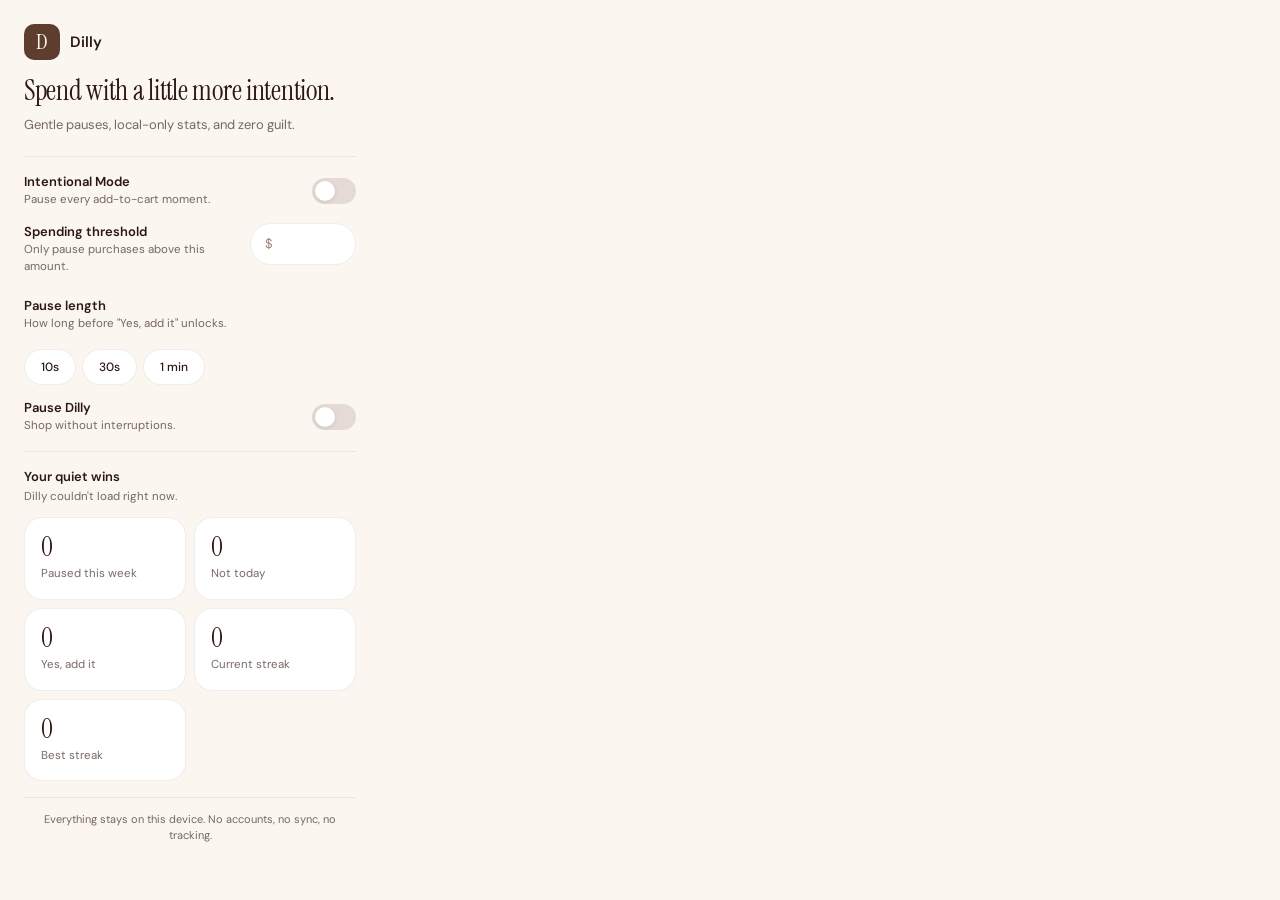
==== popup.html @ 0041d91a "Initial release of Dilly — intentional spending Chrome extension Chrome MV3 extension that intercept" ====
<!doctype html>
<html lang="en">
  <head>
    <meta charset="utf-8" />
    <meta name="viewport" content="width=device-width, initial-scale=1" />
    <title>Dilly</title>
    <link rel="stylesheet" href="styles.css" />
  </head>
  <body class="dilly-popup-page">
    <main class="dilly-popup-shell">
      <section class="dilly-popup-card">
        <div class="dilly-popup-header">
          <div class="dilly-brand">
            <span class="dilly-brand-mark" aria-hidden="true">D</span>
            <p class="dilly-popup-kicker">Dilly</p>
          </div>
          <h1 class="dilly-popup-title">Spend with a little more intention.</h1>
          <p class="dilly-popup-subtitle">
            Gentle pauses, local-only stats, and zero guilt.
          </p>
        </div>

        <section class="dilly-settings-group">
          <div class="dilly-setting-row">
            <div>
              <p class="dilly-setting-label">Intentional Mode</p>
              <p class="dilly-setting-help">Pause every add-to-cart moment.</p>
            </div>
            <label class="dilly-switch">
              <input id="intentionalMode" type="checkbox" />
              <span class="dilly-switch-track"></span>
            </label>
          </div>

          <div class="dilly-setting-stack">
            <div class="dilly-setting-row dilly-setting-row-start">
              <div>
                <p class="dilly-setting-label">Spending threshold</p>
                <p class="dilly-setting-help">Only pause purchases above this amount.</p>
              </div>
              <label class="dilly-threshold-input-wrap">
                <span class="dilly-threshold-prefix">$</span>
                <input id="spendingThreshold" class="dilly-threshold-input" type="number" min="0" step="1" />
              </label>
            </div>
            <p id="thresholdNote" class="dilly-inline-note"></p>
          </div>

          <div class="dilly-setting-stack">
            <div>
              <p class="dilly-setting-label">Pause length</p>
              <p class="dilly-setting-help">How long before "Yes, add it" unlocks.</p>
            </div>
            <div id="pauseDurationOptions" class="dilly-timer-options">
              <button type="button" class="dilly-timer-chip" data-seconds="10">10s</button>
              <button type="button" class="dilly-timer-chip" data-seconds="30">30s</button>
              <button type="button" class="dilly-timer-chip" data-seconds="60">1 min</button>
            </div>
          </div>

          <div class="dilly-setting-row">
            <div>
              <p class="dilly-setting-label">Pause Dilly</p>
              <p class="dilly-setting-help">Shop without interruptions.</p>
            </div>
            <label class="dilly-switch">
              <input id="isPaused" type="checkbox" />
              <span class="dilly-switch-track"></span>
            </label>
          </div>
        </section>

        <section class="dilly-stats-panel">
          <div class="dilly-stats-header">
            <p class="dilly-setting-label">Your quiet wins</p>
            <p id="summaryLine" class="dilly-inline-note"></p>
          </div>

          <div class="dilly-stats-grid">
            <article class="dilly-stat-card">
              <p class="dilly-stat-value" id="pausedThisWeek">0</p>
              <p class="dilly-stat-label">Paused this week</p>
            </article>
            <article class="dilly-stat-card">
              <p class="dilly-stat-value" id="notTodayThisMonth">0</p>
              <p class="dilly-stat-label">Not today</p>
            </article>
            <article class="dilly-stat-card">
              <p class="dilly-stat-value" id="yesThisMonth">0</p>
              <p class="dilly-stat-label">Yes, add it</p>
            </article>
            <article class="dilly-stat-card">
              <p class="dilly-stat-value" id="currentStreak">0</p>
              <p class="dilly-stat-label">Current streak</p>
            </article>
            <article class="dilly-stat-card">
              <p class="dilly-stat-value" id="bestStreak">0</p>
              <p class="dilly-stat-label">Best streak</p>
            </article>
          </div>
        </section>

        <footer class="dilly-popup-footer">
          <p>Everything stays on this device. No accounts, no sync, no tracking.</p>
        </footer>
      </section>
    </main>

    <script src="popup.js"></script>
  </body>
</html>
---- styles.css ----
@import url('https://fonts.googleapis.com/css2?family=Instrument+Serif&family=DM+Sans:wght@400;500;600&display=swap');

:root {
  --dilly-cream: #FBF6F0;
  --dilly-cream-deep: #F3EBE2;
  --dilly-brown: #5C3D2E;
  --dilly-brown-deep: #3E2518;
  --dilly-brown-mid: #7A5443;
  --dilly-brown-muted: rgba(92, 61, 46, 0.62);
  --dilly-brown-tint: rgba(92, 61, 46, 0.07);
  --dilly-charcoal: #2C1810;
  --dilly-ink: rgba(44, 24, 16, 0.64);
  --dilly-line: rgba(92, 61, 46, 0.09);
  --dilly-shadow: 0 16px 48px rgba(44, 24, 16, 0.10), 0 2px 8px rgba(44, 24, 16, 0.06);
  --dilly-shadow-sm: 0 4px 16px rgba(44, 24, 16, 0.05);
  --dilly-radius-xl: 24px;
  --dilly-radius-lg: 16px;
  --dilly-radius-md: 12px;
  --dilly-serif: "Instrument Serif", "Cormorant Garamond", "Iowan Old Style", "Palatino Linotype", serif;
  --dilly-sans: "DM Sans", "Avenir Next", "Segoe UI", system-ui, sans-serif;
}

/* ─── POPUP (toolbar panel) ─── */

.dilly-popup-page {
  margin: 0;
  min-width: 380px;
  max-width: 380px;
  background: var(--dilly-cream);
  color: var(--dilly-charcoal);
  font-family: var(--dilly-sans);
  -webkit-font-smoothing: antialiased;
}

.dilly-popup-shell {
  padding: 24px;
}

.dilly-popup-card {
  display: flex;
  flex-direction: column;
  gap: 0;
}

/* brand mark */
.dilly-brand {
  display: inline-flex;
  align-items: center;
  gap: 10px;
  margin-bottom: 16px;
}

.dilly-brand-mark {
  display: inline-grid;
  place-items: center;
  width: 36px;
  height: 36px;
  border-radius: 10px;
  background: var(--dilly-brown);
  color: var(--dilly-cream);
  font-family: var(--dilly-serif);
  font-weight: 400;
  font-size: 22px;
  line-height: 1;
  letter-spacing: -0.02em;
}

.dilly-popup-kicker {
  margin: 0;
  color: var(--dilly-charcoal);
  font-size: 15px;
  font-weight: 600;
  letter-spacing: 0;
  text-transform: none;
}

.dilly-popup-header {
  padding-bottom: 22px;
  border-bottom: 1px solid var(--dilly-line);
}

.dilly-popup-title {
  margin: 0;
  font-family: var(--dilly-serif);
  font-size: 28px;
  line-height: 1.1;
  font-weight: 400;
  letter-spacing: -0.01em;
  color: var(--dilly-charcoal);
}

.dilly-popup-subtitle {
  margin: 8px 0 0;
  color: var(--dilly-ink);
  font-size: 13px;
  line-height: 1.5;
}

/* settings */
.dilly-settings-group {
  margin-top: 0;
  padding: 16px 0;
  border-bottom: 1px solid var(--dilly-line);
  display: grid;
  gap: 14px;
}

.dilly-setting-row {
  display: flex;
  align-items: center;
  justify-content: space-between;
  gap: 16px;
}

.dilly-setting-row-start {
  align-items: flex-start;
}

.dilly-setting-stack {
  display: grid;
  gap: 8px;
}

.dilly-setting-label {
  margin: 0;
  font-size: 13px;
  font-weight: 600;
  color: var(--dilly-charcoal);
}

.dilly-setting-help,
.dilly-inline-note,
.dilly-popup-footer p,
.dilly-stat-label {
  margin: 2px 0 0;
  color: var(--dilly-ink);
  font-size: 11.5px;
  line-height: 1.45;
}

.dilly-inline-note {
  margin: 0;
}

.dilly-threshold-input-wrap {
  display: inline-flex;
  align-items: center;
  gap: 4px;
  padding: 0 14px;
  min-height: 40px;
  border: 1px solid var(--dilly-line);
  border-radius: 999px;
  background: #fff;
}

.dilly-threshold-prefix {
  font-size: 13px;
  color: var(--dilly-brown-muted);
}

.dilly-threshold-input {
  width: 60px;
  border: 0;
  outline: none;
  background: transparent;
  color: var(--dilly-charcoal);
  font-family: var(--dilly-sans);
  font-size: 14px;
  font-weight: 600;
}

.dilly-threshold-input:disabled {
  opacity: 0.4;
}

/* toggle switch */
.dilly-switch {
  position: relative;
  display: inline-flex;
  align-items: center;
  flex-shrink: 0;
}

.dilly-switch input {
  position: absolute;
  opacity: 0;
  pointer-events: none;
}

.dilly-switch-track {
  position: relative;
  width: 44px;
  height: 26px;
  border-radius: 999px;
  background: rgba(92, 61, 46, 0.14);
  transition: background 200ms ease;
}

.dilly-switch-track::after {
  content: "";
  position: absolute;
  top: 3px;
  left: 3px;
  width: 20px;
  height: 20px;
  border-radius: 50%;
  background: #fff;
  box-shadow: 0 1px 4px rgba(0, 0, 0, 0.12);
  transition: transform 200ms ease;
}

.dilly-switch input:checked + .dilly-switch-track {
  background: var(--dilly-brown);
}

.dilly-switch input:checked + .dilly-switch-track::after {
  transform: translateX(18px);
}

/* timer chips */
.dilly-timer-options {
  display: inline-flex;
  flex-wrap: wrap;
  gap: 6px;
  margin-top: 8px;
}

.dilly-timer-chip {
  appearance: none;
  min-height: 36px;
  padding: 0 16px;
  border: 1px solid var(--dilly-line);
  border-radius: 999px;
  background: #fff;
  color: var(--dilly-charcoal);
  font-family: var(--dilly-sans);
  font-size: 12px;
  font-weight: 500;
  cursor: pointer;
  transition: all 160ms ease;
}

.dilly-timer-chip:hover {
  border-color: rgba(92, 61, 46, 0.22);
  background: var(--dilly-cream-deep);
}

.dilly-timer-chip.is-active {
  border-color: var(--dilly-brown);
  background: var(--dilly-brown);
  color: var(--dilly-cream);
}

/* stats */
.dilly-stats-panel {
  padding: 16px 0 0;
}

.dilly-stats-header {
  display: grid;
  gap: 4px;
  margin-bottom: 12px;
}

.dilly-stats-grid {
  display: grid;
  grid-template-columns: repeat(2, 1fr);
  gap: 8px;
}

.dilly-stat-card {
  padding: 16px;
  border-radius: 18px;
  background: #fff;
  border: 1px solid var(--dilly-line);
}

.dilly-stat-value {
  margin: 0;
  font-family: var(--dilly-serif);
  font-size: 26px;
  line-height: 1;
  font-weight: 400;
  color: var(--dilly-charcoal);
}

.dilly-stat-label {
  margin-top: 6px;
}

/* footer */
.dilly-popup-footer {
  margin-top: 16px;
  padding-top: 14px;
  border-top: 1px solid var(--dilly-line);
}

.dilly-popup-footer p {
  margin: 0;
  text-align: center;
  font-size: 11px;
  color: var(--dilly-ink);
}

/* ─── SIDE TAB (Phia-style persistent tab) ─── */

#dilly-side-tab {
  position: fixed;
  top: 50%;
  right: 0;
  transform: translateY(-50%);
  z-index: 2147483646;
  display: flex;
  align-items: center;
  justify-content: center;
  writing-mode: vertical-rl;
  text-orientation: mixed;
  padding: 14px 7px;
  background: var(--dilly-brown);
  color: var(--dilly-cream);
  font-family: var(--dilly-serif);
  font-size: 13px;
  font-weight: 400;
  letter-spacing: 0.08em;
  border-radius: 10px 0 0 10px;
  cursor: pointer;
  box-shadow: -2px 0 12px rgba(44, 24, 16, 0.12);
  transition: background 200ms ease, padding 200ms ease;
  border: none;
  -webkit-font-smoothing: antialiased;
}

#dilly-side-tab:hover {
  background: var(--dilly-brown-deep);
  padding: 14px 9px;
}

#dilly-side-tab span {
  display: block;
  transform: rotate(180deg);
}

/* ─── OVERLAY (centered modal on websites) ─── */

#dilly-overlay-root {
  position: fixed;
  inset: 0;
  z-index: 2147483647;
  font-family: var(--dilly-sans);
  -webkit-font-smoothing: antialiased;
}

#dilly-overlay-root *,
#dilly-overlay-root *::before,
#dilly-overlay-root *::after {
  box-sizing: border-box;
}

.dilly-overlay-backdrop {
  position: absolute;
  inset: 0;
  background: rgba(20, 14, 10, 0.22);
  animation: dillyFade 260ms ease forwards;
}

.dilly-overlay-dialog {
  position: absolute;
  inset: 0;
  display: flex;
  align-items: center;
  justify-content: center;
  padding: 24px;
  z-index: 1;
}

.dilly-overlay-card {
  position: relative;
  width: 100%;
  max-width: 400px;
  padding: 32px 28px 28px;
  border-radius: 28px;
  background: var(--dilly-cream);
  box-shadow:
    0 32px 100px rgba(44, 24, 16, 0.16),
    0 6px 24px rgba(44, 24, 16, 0.08);
  animation: dillyPopIn 380ms cubic-bezier(0.16, 1, 0.3, 1) forwards;
  overflow: hidden;
}

.dilly-overlay-card > * {
  position: relative;
  z-index: 1;
}

.dilly-overlay-site {
  margin: 0 0 6px;
  color: var(--dilly-brown);
  font-size: 11px;
  font-weight: 600;
  letter-spacing: 0.14em;
  text-transform: uppercase;
}

.dilly-overlay-headline {
  margin: 0;
  font-family: var(--dilly-serif);
  font-size: 32px;
  line-height: 1.05;
  font-weight: 400;
  color: var(--dilly-charcoal);
}

.dilly-overlay-copy {
  margin: 10px 0 0;
  color: var(--dilly-ink);
  font-size: 13px;
  line-height: 1.5;
}

.dilly-overlay-meta {
  display: flex;
  flex-wrap: wrap;
  gap: 8px;
  margin-top: 16px;
}

.dilly-overlay-pill {
  padding: 7px 14px;
  border: 1px solid var(--dilly-line);
  border-radius: 999px;
  background: #fff;
  color: var(--dilly-charcoal);
  font-size: 12px;
  font-weight: 500;
}

.dilly-timer-section {
  margin-top: 20px;
}

.dilly-timer-label {
  margin: 0;
  font-size: 12px;
  font-weight: 600;
  color: var(--dilly-charcoal);
}

.dilly-progress-text {
  margin: 4px 0 0;
  color: var(--dilly-ink);
  font-size: 11.5px;
  line-height: 1.4;
}

.dilly-progress-track {
  position: relative;
  width: 100%;
  height: 3px;
  margin-top: 12px;
  border-radius: 999px;
  background: rgba(92, 61, 46, 0.08);
  overflow: hidden;
}

.dilly-progress-fill {
  width: 100%;
  height: 100%;
  background: var(--dilly-brown);
  transform-origin: left center;
  border-radius: 999px;
}

.dilly-overlay-stat {
  margin: 16px 0 0;
  padding-top: 14px;
  border-top: 1px solid var(--dilly-line);
  color: var(--dilly-ink);
  font-size: 12px;
  line-height: 1.45;
}

.dilly-overlay-actions {
  display: flex;
  gap: 10px;
  margin-top: 20px;
}

.dilly-button {
  appearance: none;
  flex: 1;
  min-height: 48px;
  border: 0;
  border-radius: 999px;
  font-family: var(--dilly-sans);
  font-size: 13px;
  font-weight: 600;
  cursor: pointer;
  transition: all 160ms ease;
}

.dilly-button-primary {
  background: var(--dilly-brown);
  color: var(--dilly-cream);
}

.dilly-button-primary:hover {
  background: var(--dilly-brown-deep);
}

.dilly-button-secondary {
  border: 1px solid var(--dilly-line);
  background: #fff;
  color: var(--dilly-charcoal);
}

.dilly-button-secondary:hover {
  background: var(--dilly-cream-deep);
}

.dilly-button:disabled {
  cursor: not-allowed;
  opacity: 0.35;
}

.dilly-button:disabled:hover {
  transform: none;
}

/* overlay close X button */
.dilly-overlay-close {
  position: absolute;
  top: 16px;
  right: 16px;
  z-index: 2;
  width: 30px;
  height: 30px;
  display: grid;
  place-items: center;
  border: none;
  border-radius: 50%;
  background: transparent;
  color: var(--dilly-ink);
  font-size: 18px;
  line-height: 1;
  cursor: pointer;
  transition: background 160ms ease;
}

.dilly-overlay-close:hover {
  background: var(--dilly-brown-tint);
}

/* closing animation */
.dilly-overlay-card.is-closing {
  animation: dillyPopOut 220ms ease forwards;
}

/* ─── ANIMATIONS ─── */

@keyframes dillyFade {
  from { opacity: 0; }
  to { opacity: 1; }
}

@keyframes dillyPopIn {
  from {
    opacity: 0;
    transform: scale(0.92) translateY(12px);
  }
  to {
    opacity: 1;
    transform: scale(1) translateY(0);
  }
}

@keyframes dillyPopOut {
  from {
    opacity: 1;
    transform: scale(1) translateY(0);
  }
  to {
    opacity: 0;
    transform: scale(0.92) translateY(12px);
  }
}

/* ─── RESPONSIVE ─── */

@media (max-width: 480px) {
  .dilly-overlay-dialog {
    padding: 12px;
    align-items: flex-end;
  }

  .dilly-overlay-card {
    max-width: 100%;
    border-radius: 20px 20px 0 0;
    animation-name: dillySlideUp;
  }

  .dilly-overlay-card.is-closing {
    animation-name: dillySlideDown;
  }

  .dilly-popup-page {
    min-width: 320px;
    max-width: 100%;
  }

  #dilly-side-tab {
    font-size: 11px;
    padding: 10px 5px;
  }
}

@keyframes dillySlideUp {
  from {
    opacity: 0;
    transform: translateY(100%);
  }
  to {
    opacity: 1;
    transform: translateY(0);
  }
}

@keyframes dillySlideDown {
  from {
    opacity: 1;
    transform: translateY(0);
  }
  to {
    opacity: 0;
    transform: translateY(100%);
  }
}
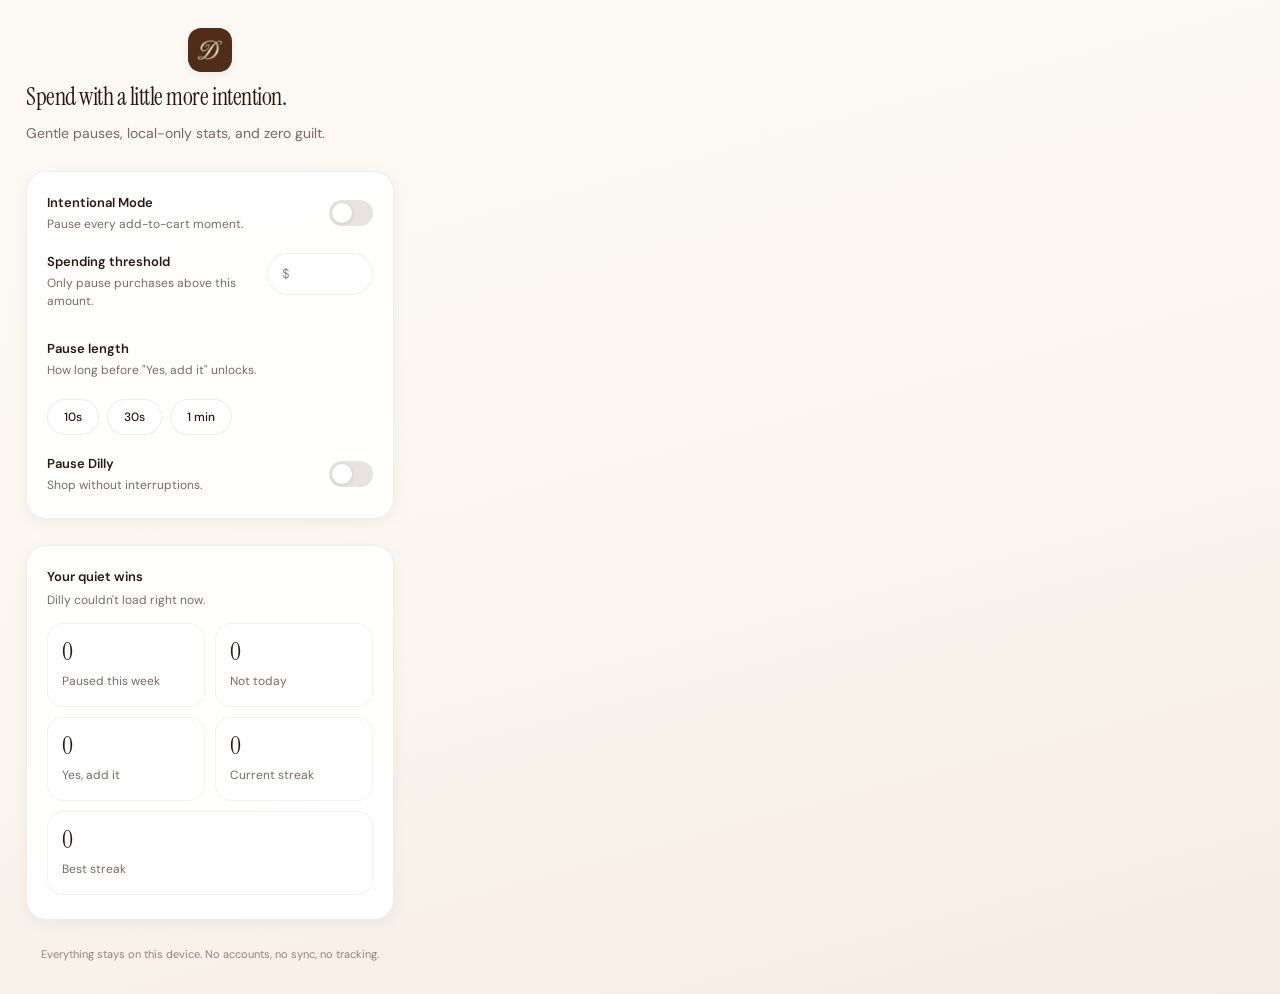
==== commit 78dc2466: "Add landing site, Vercel config, README deploy notes; extension updates Made-with: Cursor" ====
--- a/popup.html
+++ b/popup.html
@@ -11,8 +11,7 @@
       <section class="dilly-popup-card">
         <div class="dilly-popup-header">
           <div class="dilly-brand">
-            <span class="dilly-brand-mark" aria-hidden="true">D</span>
-            <p class="dilly-popup-kicker">Dilly</p>
+            <img class="dilly-brand-mark" src="icons/icon48.png" width="44" height="44" alt="" />
           </div>
           <h1 class="dilly-popup-title">Spend with a little more intention.</h1>
           <p class="dilly-popup-subtitle">
--- a/styles.css
+++ b/styles.css
@@ -3,6 +3,7 @@
 :root {
   --dilly-cream: #FBF6F0;
   --dilly-cream-deep: #F3EBE2;
+  --dilly-surface: rgba(255, 255, 255, 0.92);
   --dilly-brown: #5C3D2E;
   --dilly-brown-deep: #3E2518;
   --dilly-brown-mid: #7A5443;
@@ -24,85 +25,90 @@
 
 .dilly-popup-page {
   margin: 0;
-  min-width: 380px;
-  max-width: 380px;
-  background: var(--dilly-cream);
+  min-width: 400px;
+  max-width: 420px;
+  background: linear-gradient(165deg, #fdfaf6 0%, var(--dilly-cream) 55%, #f6ebe2 100%);
   color: var(--dilly-charcoal);
   font-family: var(--dilly-sans);
   -webkit-font-smoothing: antialiased;
 }
 
 .dilly-popup-shell {
-  padding: 24px;
+  padding: 28px 26px 32px;
 }
 
 .dilly-popup-card {
   display: flex;
   flex-direction: column;
-  gap: 0;
-}
-
-/* brand mark */
+  gap: 26px;
+}
+
+/* brand mark (logo only) */
 .dilly-brand {
-  display: inline-flex;
-  align-items: center;
-  gap: 10px;
-  margin-bottom: 16px;
+  display: flex;
+  justify-content: center;
+  margin-bottom: 10px;
 }
 
 .dilly-brand-mark {
-  display: inline-grid;
-  place-items: center;
-  width: 36px;
-  height: 36px;
-  border-radius: 10px;
-  background: var(--dilly-brown);
-  color: var(--dilly-cream);
+  width: 44px;
+  height: 44px;
+  border-radius: 13px;
+  box-shadow: 0 2px 8px rgba(44, 24, 16, 0.08);
+  display: block;
+  flex-shrink: 0;
+  overflow: hidden;
+  object-fit: cover;
+  object-position: center;
+}
+
+.dilly-brand-mark img {
+  width: 100%;
+  height: 100%;
+  object-fit: cover;
+  object-position: center;
+  border-radius: 13px;
+}
+
+.dilly-brand-mark svg {
+  display: block;
+  width: 100%;
+  height: 100%;
+}
+
+.dilly-popup-header {
+  padding-bottom: 0;
+  border-bottom: none;
+}
+
+.dilly-popup-title {
+  margin: 0;
   font-family: var(--dilly-serif);
+  font-size: 24px;
+  line-height: 1.22;
   font-weight: 400;
-  font-size: 22px;
-  line-height: 1;
   letter-spacing: -0.02em;
-}
-
-.dilly-popup-kicker {
-  margin: 0;
-  color: var(--dilly-charcoal);
-  font-size: 15px;
-  font-weight: 600;
-  letter-spacing: 0;
-  text-transform: none;
-}
-
-.dilly-popup-header {
-  padding-bottom: 22px;
-  border-bottom: 1px solid var(--dilly-line);
-}
-
-.dilly-popup-title {
-  margin: 0;
-  font-family: var(--dilly-serif);
-  font-size: 28px;
-  line-height: 1.1;
-  font-weight: 400;
-  letter-spacing: -0.01em;
   color: var(--dilly-charcoal);
 }
 
 .dilly-popup-subtitle {
-  margin: 8px 0 0;
+  margin: 12px 0 0;
   color: var(--dilly-ink);
-  font-size: 13px;
-  line-height: 1.5;
+  font-size: 14px;
+  line-height: 1.55;
+  max-width: 36ch;
 }
 
 /* settings */
 .dilly-settings-group {
   margin-top: 0;
-  padding: 16px 0;
-  border-bottom: 1px solid var(--dilly-line);
+  padding: 22px 20px 24px;
+  border: 1px solid var(--dilly-line);
+  border-radius: 20px;
+  background: var(--dilly-surface);
+  box-shadow: var(--dilly-shadow-sm);
   display: grid;
-  gap: 14px;
+  gap: 20px;
 }
 
 .dilly-setting-row {
@@ -118,7 +124,7 @@
 
 .dilly-setting-stack {
   display: grid;
-  gap: 8px;
+  gap: 10px;
 }
 
 .dilly-setting-label {
@@ -132,10 +138,10 @@
 .dilly-inline-note,
 .dilly-popup-footer p,
 .dilly-stat-label {
-  margin: 2px 0 0;
+  margin: 4px 0 0;
   color: var(--dilly-ink);
-  font-size: 11.5px;
-  line-height: 1.45;
+  font-size: 12px;
+  line-height: 1.5;
 }
 
 .dilly-inline-note {
@@ -162,11 +168,30 @@
   width: 60px;
   border: 0;
   outline: none;
-  background: transparent;
+  background: transparent !important;
   color: var(--dilly-charcoal);
   font-family: var(--dilly-sans);
   font-size: 14px;
   font-weight: 600;
+  appearance: textfield;
+  -moz-appearance: textfield;
+}
+
+/* Remove Chrome’s number spinners (often read as a gray strip over the value) */
+.dilly-threshold-input::-webkit-outer-spin-button,
+.dilly-threshold-input::-webkit-inner-spin-button {
+  -webkit-appearance: none;
+  margin: 0;
+}
+
+/* Strip autofill tint that can look like a gray bar over digits */
+.dilly-threshold-input:-webkit-autofill,
+.dilly-threshold-input:-webkit-autofill:hover,
+.dilly-threshold-input:-webkit-autofill:focus {
+  -webkit-text-fill-color: var(--dilly-charcoal);
+  caret-color: var(--dilly-charcoal);
+  box-shadow: 0 0 0 1000px #fff inset;
+  transition: background-color 99999s ease-out;
 }
 
 .dilly-threshold-input:disabled {
@@ -221,8 +246,8 @@
 .dilly-timer-options {
   display: inline-flex;
   flex-wrap: wrap;
-  gap: 6px;
-  margin-top: 8px;
+  gap: 8px;
+  margin-top: 10px;
 }
 
 .dilly-timer-chip {
@@ -253,53 +278,79 @@
 
 /* stats */
 .dilly-stats-panel {
-  padding: 16px 0 0;
+  padding: 22px 20px 24px;
+  border: 1px solid var(--dilly-line);
+  border-radius: 20px;
+  background: var(--dilly-surface);
+  box-shadow: var(--dilly-shadow-sm);
 }
 
 .dilly-stats-header {
   display: grid;
-  gap: 4px;
-  margin-bottom: 12px;
+  gap: 6px;
+  margin-bottom: 14px;
 }
 
 .dilly-stats-grid {
   display: grid;
-  grid-template-columns: repeat(2, 1fr);
-  gap: 8px;
+  grid-template-columns: repeat(2, minmax(0, 1fr));
+  gap: 10px;
+}
+
+.dilly-stats-grid .dilly-stat-card:last-child:nth-child(odd) {
+  grid-column: 1 / -1;
 }
 
 .dilly-stat-card {
-  padding: 16px;
-  border-radius: 18px;
+  padding: 16px 14px;
+  border-radius: 16px;
   background: #fff;
-  border: 1px solid var(--dilly-line);
+  border: 1px solid rgba(92, 61, 46, 0.06);
 }
 
 .dilly-stat-value {
   margin: 0;
   font-family: var(--dilly-serif);
-  font-size: 26px;
+  font-size: 24px;
   line-height: 1;
   font-weight: 400;
   color: var(--dilly-charcoal);
 }
 
 .dilly-stat-label {
-  margin-top: 6px;
+  margin-top: 8px;
 }
 
 /* footer */
 .dilly-popup-footer {
-  margin-top: 16px;
-  padding-top: 14px;
-  border-top: 1px solid var(--dilly-line);
+  margin-top: 0;
+  padding-top: 0;
+  border-top: none;
 }
 
 .dilly-popup-footer p {
   margin: 0;
   text-align: center;
   font-size: 11px;
-  color: var(--dilly-ink);
+  line-height: 1.5;
+  color: var(--dilly-brown-muted);
+}
+
+/* In-page settings sheet (same look as toolbar popup) */
+.dilly-popup-sheet .dilly-settings-group {
+  margin: 0;
+}
+
+.dilly-popup-sheet .dilly-stats-panel {
+  margin: 0;
+}
+
+.dilly-popup-footer-note {
+  margin: 0;
+  text-align: center;
+  font-size: 11px;
+  line-height: 1.55;
+  color: var(--dilly-brown-muted);
 }
 
 /* ─── SIDE TAB (Phia-style persistent tab) ─── */
@@ -342,7 +393,8 @@
 
 /* ─── OVERLAY (centered modal on websites) ─── */
 
-#dilly-overlay-root {
+#dilly-overlay-root,
+#dilly-settings-root {
   position: fixed;
   inset: 0;
   z-index: 2147483647;
@@ -352,7 +404,10 @@
 
 #dilly-overlay-root *,
 #dilly-overlay-root *::before,
-#dilly-overlay-root *::after {
+#dilly-overlay-root *::after,
+#dilly-settings-root *,
+#dilly-settings-root *::before,
+#dilly-settings-root *::after {
   box-sizing: border-box;
 }
 
@@ -385,6 +440,22 @@
     0 6px 24px rgba(44, 24, 16, 0.08);
   animation: dillyPopIn 380ms cubic-bezier(0.16, 1, 0.3, 1) forwards;
   overflow: hidden;
+}
+
+.dilly-overlay-card.dilly-popup-sheet {
+  max-width: 420px;
+  padding: 26px 22px 28px;
+  display: flex;
+  flex-direction: column;
+  gap: 22px;
+  background: linear-gradient(165deg, #fdfaf6 0%, var(--dilly-cream) 52%, #f3e9df 100%);
+  max-height: min(90vh, 880px);
+  overflow-x: hidden;
+  overflow-y: auto;
+}
+
+.dilly-overlay-card.dilly-popup-sheet .dilly-popup-title {
+  margin-top: 14px;
 }
 
 .dilly-overlay-card > * {
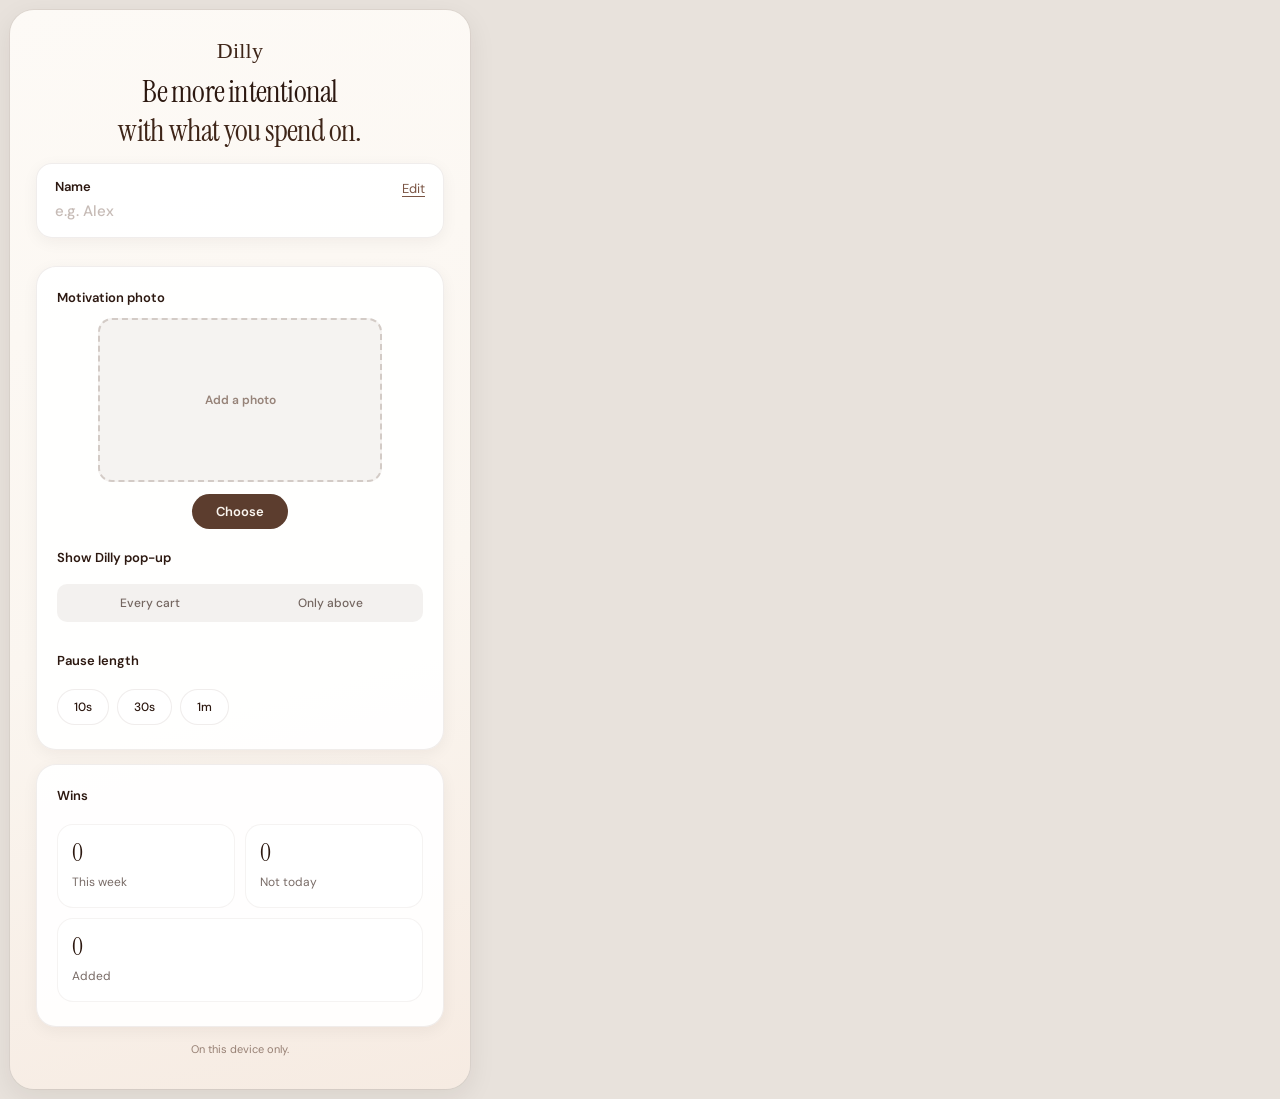
==== commit c3aee078: "Redesign overlay, popup, sidebar, and landing page - Overlay: personalized headline, goal pill, pric" ====
--- a/popup.html
+++ b/popup.html
@@ -10,37 +10,113 @@
     <main class="dilly-popup-shell">
       <section class="dilly-popup-card">
         <div class="dilly-popup-header">
-          <div class="dilly-brand">
-            <img class="dilly-brand-mark" src="icons/icon48.png" width="44" height="44" alt="" />
-          </div>
-          <h1 class="dilly-popup-title">Spend with a little more intention.</h1>
-          <p class="dilly-popup-subtitle">
-            Gentle pauses, local-only stats, and zero guilt.
-          </p>
+          <p class="dilly-popup-brand">Dilly</p>
+          <h1 class="dilly-popup-title dilly-popup-title--hero">
+            <span class="dilly-popup-title-line">Be more intentional</span>
+            <span class="dilly-popup-title-line">with what you spend on.</span>
+          </h1>
         </div>
 
-        <section class="dilly-settings-group">
-          <div class="dilly-setting-row">
-            <div>
-              <p class="dilly-setting-label">Intentional Mode</p>
-              <p class="dilly-setting-help">Pause every add-to-cart moment.</p>
+        <div class="dilly-goal-card dilly-name-card">
+          <div class="dilly-name-header">
+            <p class="dilly-goal-heading">Name</p>
+            <button type="button" id="editNameBtn" class="dilly-goal-link" hidden>Edit</button>
+          </div>
+          <p id="userNameDisplay" class="dilly-goal-display dilly-name-display" hidden></p>
+          <input
+            type="text"
+            id="userNameInput"
+            class="dilly-user-name-input"
+            maxlength="48"
+            placeholder="e.g. Alex"
+            autocomplete="given-name"
+          />
+        </div>
+
+        <section id="goalSection" class="dilly-goal-section" aria-label="Your goal">
+          <div id="goalBlockFull" class="dilly-goal-card dilly-goal-card--onboarding" hidden>
+            <p class="dilly-goal-heading">Your goal</p>
+            <label class="dilly-goal-field-label" for="userGoalInput">Goal</label>
+            <textarea
+              id="userGoalInput"
+              class="dilly-goal-textarea"
+              rows="2"
+              maxlength="280"
+              placeholder="One line is enough."
+            ></textarea>
+            <div class="dilly-goal-actions">
+              <button type="button" id="saveGoalBtn" class="dilly-goal-btn dilly-goal-btn-primary">Save</button>
+              <button type="button" id="skipGoalBtn" class="dilly-goal-btn dilly-goal-btn-ghost">Skip</button>
             </div>
-            <label class="dilly-switch">
-              <input id="intentionalMode" type="checkbox" />
-              <span class="dilly-switch-track"></span>
-            </label>
+          </div>
+
+          <div id="goalBlockCompact" class="dilly-goal-card dilly-goal-card--compact" hidden>
+            <p class="dilly-goal-heading">Goal</p>
+            <button type="button" id="openGoalEditorBtn" class="dilly-goal-link">Add a goal</button>
+          </div>
+
+          <div id="goalBlockSet" class="dilly-goal-card dilly-goal-card--set" hidden>
+            <p class="dilly-goal-heading">Goal</p>
+            <p id="userGoalDisplay" class="dilly-goal-display"></p>
+            <button type="button" id="editGoalBtn" class="dilly-goal-link">Edit</button>
+          </div>
+
+          <div id="goalEditor" class="dilly-goal-card" hidden>
+            <p id="goalEditorTitle" class="dilly-goal-heading">Goal</p>
+            <label class="dilly-goal-field-label" for="userGoalEditInput">Goal</label>
+            <textarea id="userGoalEditInput" class="dilly-goal-textarea" rows="2" maxlength="280"></textarea>
+            <div class="dilly-goal-actions">
+              <button type="button" id="confirmGoalEditBtn" class="dilly-goal-btn dilly-goal-btn-primary">Save</button>
+              <button type="button" id="cancelGoalEditBtn" class="dilly-goal-btn dilly-goal-btn-ghost">Cancel</button>
+            </div>
+          </div>
+        </section>
+
+        <section id="goalProgressSection" class="dilly-goal-progress" hidden aria-label="Progress">
+          <p class="dilly-goal-progress-kicker">Progress</p>
+          <div class="dilly-goal-progress-grid">
+            <article class="dilly-goal-progress-stat">
+              <p class="dilly-goal-progress-value" id="goalProgressNotToday">0</p>
+              <p class="dilly-goal-progress-label">Walked away</p>
+            </article>
+            <article class="dilly-goal-progress-stat">
+              <p class="dilly-goal-progress-value" id="goalProgressDays">0</p>
+              <p class="dilly-goal-progress-label">Days paused</p>
+            </article>
+            <article class="dilly-goal-progress-stat">
+              <p class="dilly-goal-progress-value" id="goalProgressYes">0</p>
+              <p class="dilly-goal-progress-label">Still added</p>
+            </article>
+          </div>
+          <p id="goalProgressHint" class="dilly-goal-progress-hint"></p>
+        </section>
+
+        <section class="dilly-settings-group" aria-label="Settings">
+          <div class="dilly-motivation-photo">
+            <p class="dilly-setting-label">Motivation photo</p>
+            <div class="dilly-motivation-photo-frame dilly-motivation-photo-frame--small">
+              <img id="motivationPhotoPreview" class="dilly-motivation-photo-img" alt="" width="280" height="80" hidden />
+              <span id="motivationPhotoEmpty" class="dilly-motivation-photo-empty">Add a photo</span>
+            </div>
+            <div class="dilly-motivation-photo-actions dilly-motivation-photo-actions--pills">
+              <label for="motivationPhotoInput" class="dilly-pill-btn">Choose</label>
+              <input type="file" id="motivationPhotoInput" accept="image/*" class="dilly-hidden-input" />
+              <button type="button" id="removeMotivationPhotoBtn" class="dilly-pill-btn dilly-pill-btn--ghost" hidden>Remove</button>
+            </div>
           </div>
 
           <div class="dilly-setting-stack">
-            <div class="dilly-setting-row dilly-setting-row-start">
-              <div>
-                <p class="dilly-setting-label">Spending threshold</p>
-                <p class="dilly-setting-help">Only pause purchases above this amount.</p>
-              </div>
-              <label class="dilly-threshold-input-wrap">
+            <input id="intentionalMode" type="checkbox" class="dilly-hidden-input" />
+            <div class="dilly-pause-header">
+              <p class="dilly-setting-label">Show Dilly pop-up</p>
+              <label class="dilly-threshold-input-wrap dilly-threshold-inline" id="thresholdRow" hidden>
                 <span class="dilly-threshold-prefix">$</span>
                 <input id="spendingThreshold" class="dilly-threshold-input" type="number" min="0" step="1" />
               </label>
+            </div>
+            <div class="dilly-seg-control">
+              <button type="button" class="dilly-seg-btn" data-mode="every">Every cart</button>
+              <button type="button" class="dilly-seg-btn" data-mode="above">Only above</button>
             </div>
             <p id="thresholdNote" class="dilly-inline-note"></p>
           </div>
@@ -48,37 +124,26 @@
           <div class="dilly-setting-stack">
             <div>
               <p class="dilly-setting-label">Pause length</p>
-              <p class="dilly-setting-help">How long before "Yes, add it" unlocks.</p>
             </div>
             <div id="pauseDurationOptions" class="dilly-timer-options">
               <button type="button" class="dilly-timer-chip" data-seconds="10">10s</button>
               <button type="button" class="dilly-timer-chip" data-seconds="30">30s</button>
-              <button type="button" class="dilly-timer-chip" data-seconds="60">1 min</button>
+              <button type="button" class="dilly-timer-chip" data-seconds="60">1m</button>
             </div>
           </div>
 
-          <div class="dilly-setting-row">
-            <div>
-              <p class="dilly-setting-label">Pause Dilly</p>
-              <p class="dilly-setting-help">Shop without interruptions.</p>
-            </div>
-            <label class="dilly-switch">
-              <input id="isPaused" type="checkbox" />
-              <span class="dilly-switch-track"></span>
-            </label>
-          </div>
         </section>
 
         <section class="dilly-stats-panel">
           <div class="dilly-stats-header">
-            <p class="dilly-setting-label">Your quiet wins</p>
+            <p class="dilly-setting-label">Wins</p>
             <p id="summaryLine" class="dilly-inline-note"></p>
           </div>
 
           <div class="dilly-stats-grid">
             <article class="dilly-stat-card">
               <p class="dilly-stat-value" id="pausedThisWeek">0</p>
-              <p class="dilly-stat-label">Paused this week</p>
+              <p class="dilly-stat-label">This week</p>
             </article>
             <article class="dilly-stat-card">
               <p class="dilly-stat-value" id="notTodayThisMonth">0</p>
@@ -86,25 +151,18 @@
             </article>
             <article class="dilly-stat-card">
               <p class="dilly-stat-value" id="yesThisMonth">0</p>
-              <p class="dilly-stat-label">Yes, add it</p>
-            </article>
-            <article class="dilly-stat-card">
-              <p class="dilly-stat-value" id="currentStreak">0</p>
-              <p class="dilly-stat-label">Current streak</p>
-            </article>
-            <article class="dilly-stat-card">
-              <p class="dilly-stat-value" id="bestStreak">0</p>
-              <p class="dilly-stat-label">Best streak</p>
+              <p class="dilly-stat-label">Added</p>
             </article>
           </div>
         </section>
 
         <footer class="dilly-popup-footer">
-          <p>Everything stays on this device. No accounts, no sync, no tracking.</p>
+          <p>On this device only.</p>
         </footer>
       </section>
     </main>
 
+    <script src="goal-progress.js"></script>
     <script src="popup.js"></script>
   </body>
 </html>
--- a/styles.css
+++ b/styles.css
@@ -22,25 +22,62 @@
 }
 
 /* ─── POPUP (toolbar panel) ─── */
+/*
+  Chrome draws extension popups as a square window; border-radius on html/body
+  often does not clip. Use an inset “frame” (body padding) + rounded inner shell
+  so the card visibly has rounded corners.
+*/
+
+html {
+  margin: 0;
+  padding: 0;
+  background: #e8e2dc;
+}
 
 .dilly-popup-page {
   margin: 0;
-  min-width: 400px;
-  max-width: 420px;
+  padding: 10px;
+  box-sizing: border-box;
+  min-width: 420px;
+  max-width: 480px;
+  color: var(--dilly-charcoal);
+  font-family: var(--dilly-sans);
+  -webkit-font-smoothing: antialiased;
+  background: #e8e2dc;
+}
+
+.dilly-popup-shell {
+  border-radius: var(--dilly-radius-xl);
+  overflow: hidden;
   background: linear-gradient(165deg, #fdfaf6 0%, var(--dilly-cream) 55%, #f6ebe2 100%);
-  color: var(--dilly-charcoal);
+  box-shadow:
+    0 0 0 1px rgba(92, 61, 46, 0.06),
+    0 8px 28px rgba(44, 24, 16, 0.08);
+  padding: 28px 26px 32px;
+  /* Same base stack as #dilly-overlay-root / #dilly-settings-root */
   font-family: var(--dilly-sans);
   -webkit-font-smoothing: antialiased;
 }
 
-.dilly-popup-shell {
-  padding: 28px 26px 32px;
+/* Toolbar popup: form controls often ignore body font — match overlay settings */
+.dilly-popup-page button,
+.dilly-popup-page input,
+.dilly-popup-page textarea,
+.dilly-popup-page select {
+  font-family: var(--dilly-sans);
+}
+
+.dilly-popup-page .dilly-settings-group,
+.dilly-popup-page .dilly-stats-panel,
+.dilly-popup-page .dilly-goal-section,
+.dilly-popup-page .dilly-goal-progress {
+  font-family: var(--dilly-sans);
 }
 
 .dilly-popup-card {
   display: flex;
   flex-direction: column;
-  gap: 26px;
+  gap: 14px;
 }
 
 /* brand mark (logo only) */
@@ -79,6 +116,16 @@
 .dilly-popup-header {
   padding-bottom: 0;
   border-bottom: none;
+  text-align: center;
+}
+
+.dilly-popup-brand {
+  margin: 0 0 10px;
+  font-family: "Snell Roundhand", "Snell Roundhand Script", cursive;
+  font-size: 22px;
+  font-weight: 400;
+  letter-spacing: 0.01em;
+  color: var(--dilly-brown-deep);
 }
 
 .dilly-popup-title {
@@ -91,12 +138,231 @@
   color: var(--dilly-charcoal);
 }
 
+.dilly-popup-title--hero {
+  font-size: clamp(1.55rem, 4.2vw, 1.95rem);
+  line-height: 1.14;
+  letter-spacing: -0.025em;
+  max-width: min(100%, 40ch);
+  margin-left: auto;
+  margin-right: auto;
+}
+
+.dilly-popup-title-line {
+  display: block;
+}
+
+.dilly-popup-title-line:last-child {
+  margin-top: 0.12em;
+  color: var(--dilly-brown-deep);
+}
+
 .dilly-popup-subtitle {
+  margin: 14px 0 0;
+  color: var(--dilly-brown-mid);
+  font-size: 15px;
+  font-weight: 500;
+  line-height: 1.45;
+  max-width: min(100%, 38ch);
+  margin-left: auto;
+  margin-right: auto;
+  letter-spacing: 0.01em;
+}
+
+/* goal (first-run + reminder) */
+.dilly-goal-section {
+  display: flex;
+  flex-direction: column;
+  gap: 0;
+}
+
+.dilly-goal-card {
+  padding: 18px 18px 20px;
+  border: 1px solid var(--dilly-line);
+  border-radius: var(--dilly-radius-lg);
+  background: var(--dilly-surface);
+  box-shadow: var(--dilly-shadow-sm);
+}
+
+.dilly-goal-card--onboarding {
+  border-color: rgba(168, 107, 92, 0.22);
+  background: linear-gradient(165deg, rgba(255, 252, 248, 0.98) 0%, var(--dilly-surface) 100%);
+}
+
+.dilly-goal-card--compact {
+  padding: 14px 18px;
+}
+
+.dilly-goal-heading {
+  margin: 0 0 8px;
+  font-size: 13px;
+  font-weight: 600;
+  color: var(--dilly-charcoal);
+}
+
+.dilly-goal-intro {
+  margin: 0 0 12px;
+  font-size: 12px;
+  line-height: 1.5;
+  color: var(--dilly-ink);
+}
+
+.dilly-goal-field-label {
+  display: block;
+  margin: 0 0 6px;
+  font-size: 11px;
+  font-weight: 600;
+  letter-spacing: 0.04em;
+  text-transform: uppercase;
+  color: var(--dilly-brown-muted);
+}
+
+.dilly-goal-textarea {
+  width: 100%;
+  box-sizing: border-box;
+  margin: 0 0 14px;
+  padding: 12px 14px;
+  border: 1px solid var(--dilly-line);
+  border-radius: 12px;
+  background: #fff;
+  color: var(--dilly-charcoal);
+  font-family: var(--dilly-sans);
+  font-size: 14px;
+  line-height: 1.45;
+  resize: vertical;
+  min-height: 72px;
+}
+
+.dilly-goal-textarea::placeholder {
+  color: rgba(92, 61, 46, 0.38);
+}
+
+.dilly-goal-textarea:focus {
+  outline: none;
+  border-color: rgba(168, 107, 92, 0.45);
+  box-shadow: 0 0 0 3px rgba(168, 107, 92, 0.12);
+}
+
+.dilly-goal-display {
+  margin: 0 0 10px;
+  font-family: var(--dilly-serif);
+  font-size: 17px;
+  line-height: 1.4;
+  font-style: italic;
+  color: var(--dilly-brown-deep);
+}
+
+.dilly-goal-actions {
+  display: flex;
+  flex-wrap: wrap;
+  align-items: center;
+  gap: 10px;
+}
+
+.dilly-goal-btn {
+  font-family: var(--dilly-sans);
+  font-size: 13px;
+  font-weight: 600;
+  padding: 8px 16px;
+  border-radius: 999px;
+  border: none;
+  cursor: pointer;
+  transition: background 0.15s ease, color 0.15s ease, box-shadow 0.15s ease;
+}
+
+.dilly-goal-btn-primary {
+  background: var(--dilly-brown);
+  color: var(--dilly-cream);
+  box-shadow: 0 2px 8px rgba(44, 24, 16, 0.12);
+}
+
+.dilly-goal-btn-primary:hover {
+  background: var(--dilly-brown-deep);
+}
+
+.dilly-goal-btn-ghost {
+  background: transparent;
+  color: var(--dilly-brown-mid);
+  border: 1px solid var(--dilly-line);
+}
+
+.dilly-goal-btn-ghost:hover {
+  background: var(--dilly-brown-tint);
+  color: var(--dilly-charcoal);
+}
+
+.dilly-goal-link {
+  display: inline;
+  margin: 0;
+  padding: 0;
+  border: none;
+  background: none;
+  font-family: var(--dilly-sans);
+  font-size: 13px;
+  line-height: 1.45;
+  color: var(--dilly-brown-mid);
+  text-align: left;
+  text-decoration: underline;
+  text-underline-offset: 3px;
+  cursor: pointer;
+}
+
+.dilly-goal-link:hover {
+  color: var(--dilly-brown-deep);
+}
+
+.dilly-goal-progress {
+  padding: 16px 18px 18px;
+  border: 1px solid var(--dilly-line);
+  border-radius: var(--dilly-radius-lg);
+  background: rgba(255, 255, 255, 0.65);
+  box-shadow: var(--dilly-shadow-sm);
+}
+
+.dilly-goal-progress-kicker {
+  margin: 0 0 12px;
+  font-size: 11px;
+  font-weight: 700;
+  letter-spacing: 0.14em;
+  text-transform: uppercase;
+  color: rgba(92, 61, 46, 0.55);
+}
+
+.dilly-goal-progress-grid {
+  display: grid;
+  grid-template-columns: repeat(3, minmax(0, 1fr));
+  gap: 10px;
+}
+
+.dilly-goal-progress-stat {
+  margin: 0;
+  padding: 10px 8px;
+  text-align: center;
+  border-radius: 12px;
+  background: rgba(251, 246, 240, 0.85);
+  border: 1px solid rgba(92, 61, 46, 0.06);
+}
+
+.dilly-goal-progress-value {
+  margin: 0;
+  font-size: 22px;
+  font-weight: 600;
+  font-variant-numeric: tabular-nums;
+  color: var(--dilly-charcoal);
+  line-height: 1.1;
+}
+
+.dilly-goal-progress-label {
+  margin: 6px 0 0;
+  font-size: 10px;
+  line-height: 1.35;
+  color: var(--dilly-ink);
+}
+
+.dilly-goal-progress-hint {
   margin: 12px 0 0;
-  color: var(--dilly-ink);
-  font-size: 14px;
-  line-height: 1.55;
-  max-width: 36ch;
+  font-size: 11px;
+  line-height: 1.45;
+  color: rgba(92, 61, 46, 0.5);
 }
 
 /* settings */
@@ -134,6 +400,230 @@
   color: var(--dilly-charcoal);
 }
 
+.dilly-setting-help--tight {
+  margin-top: 2px !important;
+  max-width: 32ch;
+}
+
+.dilly-hidden-input {
+  position: absolute;
+  width: 1px;
+  height: 1px;
+  padding: 0;
+  margin: -1px;
+  overflow: hidden;
+  clip: rect(0, 0, 0, 0);
+  white-space: nowrap;
+  border: 0;
+}
+
+.dilly-name-card {
+  padding: 14px 18px 16px;
+}
+
+.dilly-name-header {
+  display: flex;
+  align-items: center;
+  justify-content: space-between;
+}
+
+.dilly-name-header .dilly-goal-heading {
+  margin: 0;
+}
+
+.dilly-name-header .dilly-goal-link {
+  margin: 0;
+}
+
+.dilly-name-card .dilly-goal-heading {
+  margin: 0 0 6px;
+}
+
+.dilly-name-display {
+  font-style: normal;
+  font-family: var(--dilly-sans);
+  font-size: 15px;
+  font-weight: 500;
+  color: var(--dilly-charcoal);
+  margin: 0 0 6px;
+}
+
+.dilly-user-name-input[hidden] {
+  display: none !important;
+}
+
+.dilly-user-name-input {
+  display: block;
+  width: 100%;
+  box-sizing: border-box;
+  padding: 0;
+  border: none;
+  background: transparent;
+  color: var(--dilly-charcoal);
+  font-family: var(--dilly-sans);
+  font-size: 15px;
+  font-weight: 500;
+  text-align: left;
+}
+
+.dilly-user-name-input:focus {
+  outline: none;
+}
+
+.dilly-user-name-input::placeholder {
+  color: rgba(92, 61, 46, 0.35);
+}
+
+.dilly-motivation-photo {
+  padding-bottom: 0;
+  margin-bottom: 0;
+}
+
+.dilly-motivation-photo-row {
+  display: flex;
+  align-items: center;
+  justify-content: space-between;
+}
+
+.dilly-motivation-photo-row .dilly-setting-label {
+  margin: 0;
+}
+
+.dilly-motivation-photo-actions--pills {
+  display: flex;
+  flex-direction: column;
+  align-items: center;
+  gap: 8px;
+  margin-top: 10px;
+}
+
+.dilly-pill-btn {
+  display: inline-flex;
+  align-items: center;
+  justify-content: center;
+  padding: 9px 24px;
+  border: none;
+  border-radius: 999px;
+  background: var(--dilly-brown);
+  color: var(--dilly-cream);
+  font-family: var(--dilly-sans);
+  font-size: 13px;
+  font-weight: 600;
+  cursor: pointer;
+  transition: background 160ms ease;
+}
+
+.dilly-pill-btn:hover {
+  background: var(--dilly-brown-deep);
+}
+
+.dilly-pill-btn--ghost {
+  padding: 0;
+  border: none;
+  border-radius: 0;
+  background: transparent;
+  color: var(--dilly-brown);
+  font-size: 12px;
+  font-weight: 500;
+  text-decoration: underline;
+  text-underline-offset: 2px;
+}
+
+.dilly-pill-btn--ghost:hover {
+  background: transparent;
+  color: var(--dilly-brown-deep);
+}
+
+.dilly-pill-btn--ghost[hidden] {
+  display: none !important;
+}
+
+.dilly-motivation-photo-frame--small {
+  margin-top: 8px;
+  max-width: 100%;
+  min-height: 60px;
+  aspect-ratio: 7 / 2;
+  border-radius: 10px;
+}
+
+.dilly-motivation-photo-frame {
+  position: relative;
+  margin: 12px auto 0;
+  width: 100%;
+  max-width: 280px;
+  min-height: 100px;
+  aspect-ratio: 7 / 4;
+  border-radius: 14px;
+  overflow: hidden;
+  background: rgba(92, 61, 46, 0.06);
+  border: 2px dashed rgba(92, 61, 46, 0.22);
+  flex-shrink: 0;
+}
+
+.dilly-motivation-photo-img {
+  display: block;
+  width: 100%;
+  height: 100%;
+  min-height: 100px;
+  object-fit: cover;
+  object-position: center;
+}
+
+.dilly-motivation-photo-empty {
+  position: absolute;
+  inset: 0;
+  display: flex;
+  align-items: center;
+  justify-content: center;
+  text-align: center;
+  font-size: 12px;
+  font-weight: 600;
+  line-height: 1.35;
+  color: var(--dilly-brown-muted);
+  padding: 16px;
+}
+
+/* [hidden] must win — author display:flex / display:block can beat attribute otherwise */
+.dilly-motivation-photo-empty[hidden] {
+  display: none !important;
+}
+
+.dilly-motivation-photo-img[hidden] {
+  display: none !important;
+}
+
+.dilly-motivation-photo-actions {
+  display: flex;
+  flex-wrap: wrap;
+  align-items: center;
+  justify-content: center;
+  gap: 10px;
+  margin-top: 12px;
+}
+
+.dilly-motivation-photo-label {
+  display: inline-flex;
+  align-items: center;
+  justify-content: center;
+  padding: 8px 16px;
+  border-radius: 999px;
+  font-family: var(--dilly-sans);
+  font-size: 13px;
+  font-weight: 600;
+  background: var(--dilly-brown);
+  color: var(--dilly-cream);
+  cursor: pointer;
+  box-shadow: 0 2px 8px rgba(44, 24, 16, 0.12);
+}
+
+.dilly-motivation-photo-label:hover {
+  background: var(--dilly-brown-deep);
+}
+
+.dilly-motivation-photo-remove {
+  margin: 0;
+}
+
 .dilly-setting-help,
 .dilly-inline-note,
 .dilly-popup-footer p,
@@ -151,9 +641,9 @@
 .dilly-threshold-input-wrap {
   display: inline-flex;
   align-items: center;
-  gap: 4px;
-  padding: 0 14px;
-  min-height: 40px;
+  gap: 2px;
+  padding: 0 10px;
+  min-height: 34px;
   border: 1px solid var(--dilly-line);
   border-radius: 999px;
   background: #fff;
@@ -242,6 +732,64 @@
   transform: translateX(18px);
 }
 
+/* pause header: label left, $ input right */
+.dilly-pause-header {
+  display: flex;
+  align-items: center;
+  justify-content: space-between;
+}
+
+.dilly-pause-header .dilly-setting-label {
+  margin: 0;
+}
+
+.dilly-threshold-inline {
+  margin: 0;
+}
+
+.dilly-threshold-inline[hidden] {
+  display: none !important;
+}
+
+.dilly-threshold-inline .dilly-threshold-input {
+  width: 36px;
+}
+
+/* segmented control */
+.dilly-seg-control {
+  display: flex;
+  margin-top: 8px;
+  border-radius: 10px;
+  background: rgba(92, 61, 46, 0.07);
+  padding: 3px;
+}
+
+.dilly-seg-btn {
+  flex: 1;
+  appearance: none;
+  border: none;
+  padding: 8px 12px;
+  border-radius: 8px;
+  background: transparent;
+  color: var(--dilly-ink);
+  font-family: var(--dilly-sans);
+  font-size: 12px;
+  font-weight: 500;
+  cursor: pointer;
+  transition: all 160ms ease;
+}
+
+.dilly-seg-btn.is-active {
+  background: #fff;
+  color: var(--dilly-charcoal);
+  font-weight: 600;
+  box-shadow: 0 1px 4px rgba(44, 24, 16, 0.1);
+}
+
+.dilly-threshold-row[hidden] {
+  display: none !important;
+}
+
 /* timer chips */
 .dilly-timer-options {
   display: inline-flex;
@@ -369,10 +917,10 @@
   padding: 14px 7px;
   background: var(--dilly-brown);
   color: var(--dilly-cream);
-  font-family: var(--dilly-serif);
-  font-size: 13px;
+  font-family: "Snell Roundhand", "Snell Roundhand Script", cursive;
+  font-size: 15px;
   font-weight: 400;
-  letter-spacing: 0.08em;
+  letter-spacing: 0.02em;
   border-radius: 10px 0 0 10px;
   cursor: pointer;
   box-shadow: -2px 0 12px rgba(44, 24, 16, 0.12);
@@ -431,10 +979,11 @@
 .dilly-overlay-card {
   position: relative;
   width: 100%;
-  max-width: 400px;
-  padding: 32px 28px 28px;
+  max-width: 420px;
+  padding: 20px 30px 28px;
   border-radius: 28px;
   background: var(--dilly-cream);
+  border: 2px solid var(--dilly-brown);
   box-shadow:
     0 32px 100px rgba(44, 24, 16, 0.16),
     0 6px 24px rgba(44, 24, 16, 0.08);
@@ -463,73 +1012,166 @@
   z-index: 1;
 }
 
-.dilly-overlay-site {
-  margin: 0 0 6px;
-  color: var(--dilly-brown);
-  font-size: 11px;
+/* ─── HERO: headline + photo side-by-side ─── */
+
+.dilly-overlay-hero {
+  display: flex;
+  align-items: flex-start;
+  gap: 16px;
+  margin-bottom: 18px;
+}
+
+.dilly-overlay-headline {
+  flex: 1;
+  min-width: 0;
+  margin: 0;
+  font-family: var(--dilly-serif);
+  font-size: 34px;
+  line-height: 1.08;
+  font-weight: 400;
+  color: var(--dilly-brown-deep);
+  text-align: left;
+}
+
+.dilly-overlay-headline em {
+  font-style: italic;
+}
+
+/* Photo circle + "D" badge */
+.dilly-overlay-photo-stack {
+  position: relative;
+  flex-shrink: 0;
+}
+
+.dilly-overlay-photo-stack[hidden] {
+  display: none !important;
+}
+
+.dilly-overlay-photo-stack .dilly-overlay-motivation-wrap {
+  width: 80px !important;
+  height: 80px !important;
+  max-width: 80px !important;
+  max-height: 80px !important;
+  min-width: 80px;
+  min-height: 80px;
+  margin: 0;
+  border-radius: 50% !important;
+  overflow: hidden;
+  border: 2px solid rgba(92, 61, 46, 0.14);
+  box-shadow: 0 4px 16px rgba(44, 24, 16, 0.12);
+}
+
+.dilly-overlay-photo-stack .dilly-overlay-motivation-img {
+  display: block !important;
+  width: 100% !important;
+  height: 100% !important;
+  max-width: none !important;
+  max-height: none !important;
+  object-fit: cover !important;
+  object-position: center;
+  border-radius: 50% !important;
+}
+
+.dilly-overlay-brand {
+  margin: 0 0 10px;
+  font-family: "Snell Roundhand", "Snell Roundhand Script", cursive;
+  font-size: 20px;
+  font-weight: 400;
+  letter-spacing: 0.01em;
+  color: var(--dilly-brown-deep);
+  text-align: left;
+}
+
+/* ─── GOAL PILL ─── */
+
+.dilly-overlay-goal-pill {
+  display: flex;
+  flex-direction: column;
+  gap: 4px;
+  padding: 14px 22px;
+  border-radius: 18px;
+  background: var(--dilly-brown-mid);
+  margin-bottom: 20px;
+}
+
+.dilly-overlay-goal-pill[hidden] {
+  display: none !important;
+}
+
+.dilly-overlay-goal-pill .dilly-overlay-goal-label {
+  font-size: 10px;
+  font-weight: 700;
+  letter-spacing: 0.12em;
+  text-transform: uppercase;
+  color: rgba(255, 252, 248, 0.5);
+}
+
+.dilly-overlay-goal-pill .dilly-overlay-goal-text {
+  margin: 0;
+  font-family: var(--dilly-serif);
+  font-size: 17px;
+  line-height: 1.3;
+  font-style: italic;
+  font-weight: 500;
+  color: var(--dilly-cream);
+}
+
+/* ─── BODY: store name, pause note, countdown ─── */
+
+.dilly-overlay-body {
+  margin-bottom: 20px;
+}
+
+.dilly-overlay-item-info {
+  display: flex;
+  align-items: baseline;
+  justify-content: space-between;
+  gap: 8px;
+  margin: 0 0 8px;
+}
+
+.dilly-overlay-site-name {
+  font-size: 14px;
+  font-weight: 700;
+  color: var(--dilly-charcoal);
+}
+
+.dilly-overlay-price {
+  font-size: 14px;
   font-weight: 600;
-  letter-spacing: 0.14em;
-  text-transform: uppercase;
-}
-
-.dilly-overlay-headline {
-  margin: 0;
-  font-family: var(--dilly-serif);
-  font-size: 32px;
-  line-height: 1.05;
-  font-weight: 400;
-  color: var(--dilly-charcoal);
-}
-
-.dilly-overlay-copy {
-  margin: 10px 0 0;
-  color: var(--dilly-ink);
+  color: var(--dilly-brown-deep);
+}
+
+.dilly-overlay-reminder {
+  margin: 0 0 16px;
   font-size: 13px;
   line-height: 1.5;
-}
-
-.dilly-overlay-meta {
-  display: flex;
-  flex-wrap: wrap;
-  gap: 8px;
-  margin-top: 16px;
-}
-
-.dilly-overlay-pill {
-  padding: 7px 14px;
-  border: 1px solid var(--dilly-line);
+  color: var(--dilly-ink);
+  font-style: italic;
+}
+
+.dilly-overlay-timer-row {
+  display: flex;
+  align-items: center;
+  gap: 12px;
+}
+
+.dilly-overlay-timer-text {
+  flex-shrink: 0;
+  font-family: var(--dilly-sans);
+  font-size: 13px;
+  font-weight: 600;
+  color: var(--dilly-brown-deep);
+  min-width: 32px;
+  text-align: right;
+}
+
+.dilly-progress-track {
+  flex: 1;
+  position: relative;
+  height: 8px;
   border-radius: 999px;
-  background: #fff;
-  color: var(--dilly-charcoal);
-  font-size: 12px;
-  font-weight: 500;
-}
-
-.dilly-timer-section {
-  margin-top: 20px;
-}
-
-.dilly-timer-label {
-  margin: 0;
-  font-size: 12px;
-  font-weight: 600;
-  color: var(--dilly-charcoal);
-}
-
-.dilly-progress-text {
-  margin: 4px 0 0;
-  color: var(--dilly-ink);
-  font-size: 11.5px;
-  line-height: 1.4;
-}
-
-.dilly-progress-track {
-  position: relative;
-  width: 100%;
-  height: 3px;
-  margin-top: 12px;
-  border-radius: 999px;
-  background: rgba(92, 61, 46, 0.08);
+  background: rgba(92, 61, 46, 0.1);
   overflow: hidden;
 }
 
@@ -537,55 +1179,48 @@
   width: 100%;
   height: 100%;
   background: var(--dilly-brown);
-  transform-origin: left center;
   border-radius: 999px;
-}
-
-.dilly-overlay-stat {
-  margin: 16px 0 0;
-  padding-top: 14px;
-  border-top: 1px solid var(--dilly-line);
-  color: var(--dilly-ink);
-  font-size: 12px;
-  line-height: 1.45;
-}
+  transition: width 150ms linear;
+  margin-left: auto;
+}
+
+/* ─── ACTIONS ─── */
 
 .dilly-overlay-actions {
   display: flex;
   gap: 10px;
-  margin-top: 20px;
 }
 
 .dilly-button {
   appearance: none;
   flex: 1;
-  min-height: 48px;
+  min-height: 52px;
   border: 0;
   border-radius: 999px;
   font-family: var(--dilly-sans);
-  font-size: 13px;
+  font-size: 14px;
   font-weight: 600;
   cursor: pointer;
   transition: all 160ms ease;
 }
 
 .dilly-button-primary {
+  background: var(--dilly-brown-mid);
+  color: var(--dilly-cream);
+}
+
+.dilly-button-primary:hover {
   background: var(--dilly-brown);
-  color: var(--dilly-cream);
-}
-
-.dilly-button-primary:hover {
-  background: var(--dilly-brown-deep);
 }
 
 .dilly-button-secondary {
   border: 1px solid var(--dilly-line);
-  background: #fff;
+  background: rgba(92, 61, 46, 0.06);
   color: var(--dilly-charcoal);
 }
 
 .dilly-button-secondary:hover {
-  background: var(--dilly-cream-deep);
+  background: rgba(92, 61, 46, 0.12);
 }
 
 .dilly-button:disabled {
@@ -595,6 +1230,48 @@
 
 .dilly-button:disabled:hover {
   transform: none;
+}
+
+/* Legacy class kept for settings-root */
+.dilly-overlay-motivation-wrap {
+  margin: 0 auto 14px;
+  width: 72px;
+  height: 72px;
+  border-radius: 50%;
+  overflow: hidden;
+  flex-shrink: 0;
+  border: 2px solid rgba(92, 61, 46, 0.14);
+  box-shadow: 0 4px 16px rgba(44, 24, 16, 0.12);
+}
+
+.dilly-overlay-motivation-wrap[hidden] {
+  display: none !important;
+}
+
+.dilly-overlay-motivation-img {
+  display: block;
+  width: 100%;
+  height: 100%;
+  object-fit: cover;
+  object-position: center;
+}
+
+#dilly-settings-root .dilly-overlay-motivation-wrap {
+  width: 72px !important;
+  height: 72px !important;
+  max-width: 72px !important;
+  max-height: 72px !important;
+  min-width: 72px;
+  min-height: 72px;
+  aspect-ratio: 1;
+  border-radius: 50% !important;
+}
+
+#dilly-settings-root .dilly-overlay-motivation-img {
+  width: 100% !important;
+  height: 100% !important;
+  object-fit: cover !important;
+  object-position: center;
 }
 
 /* overlay close X button */
